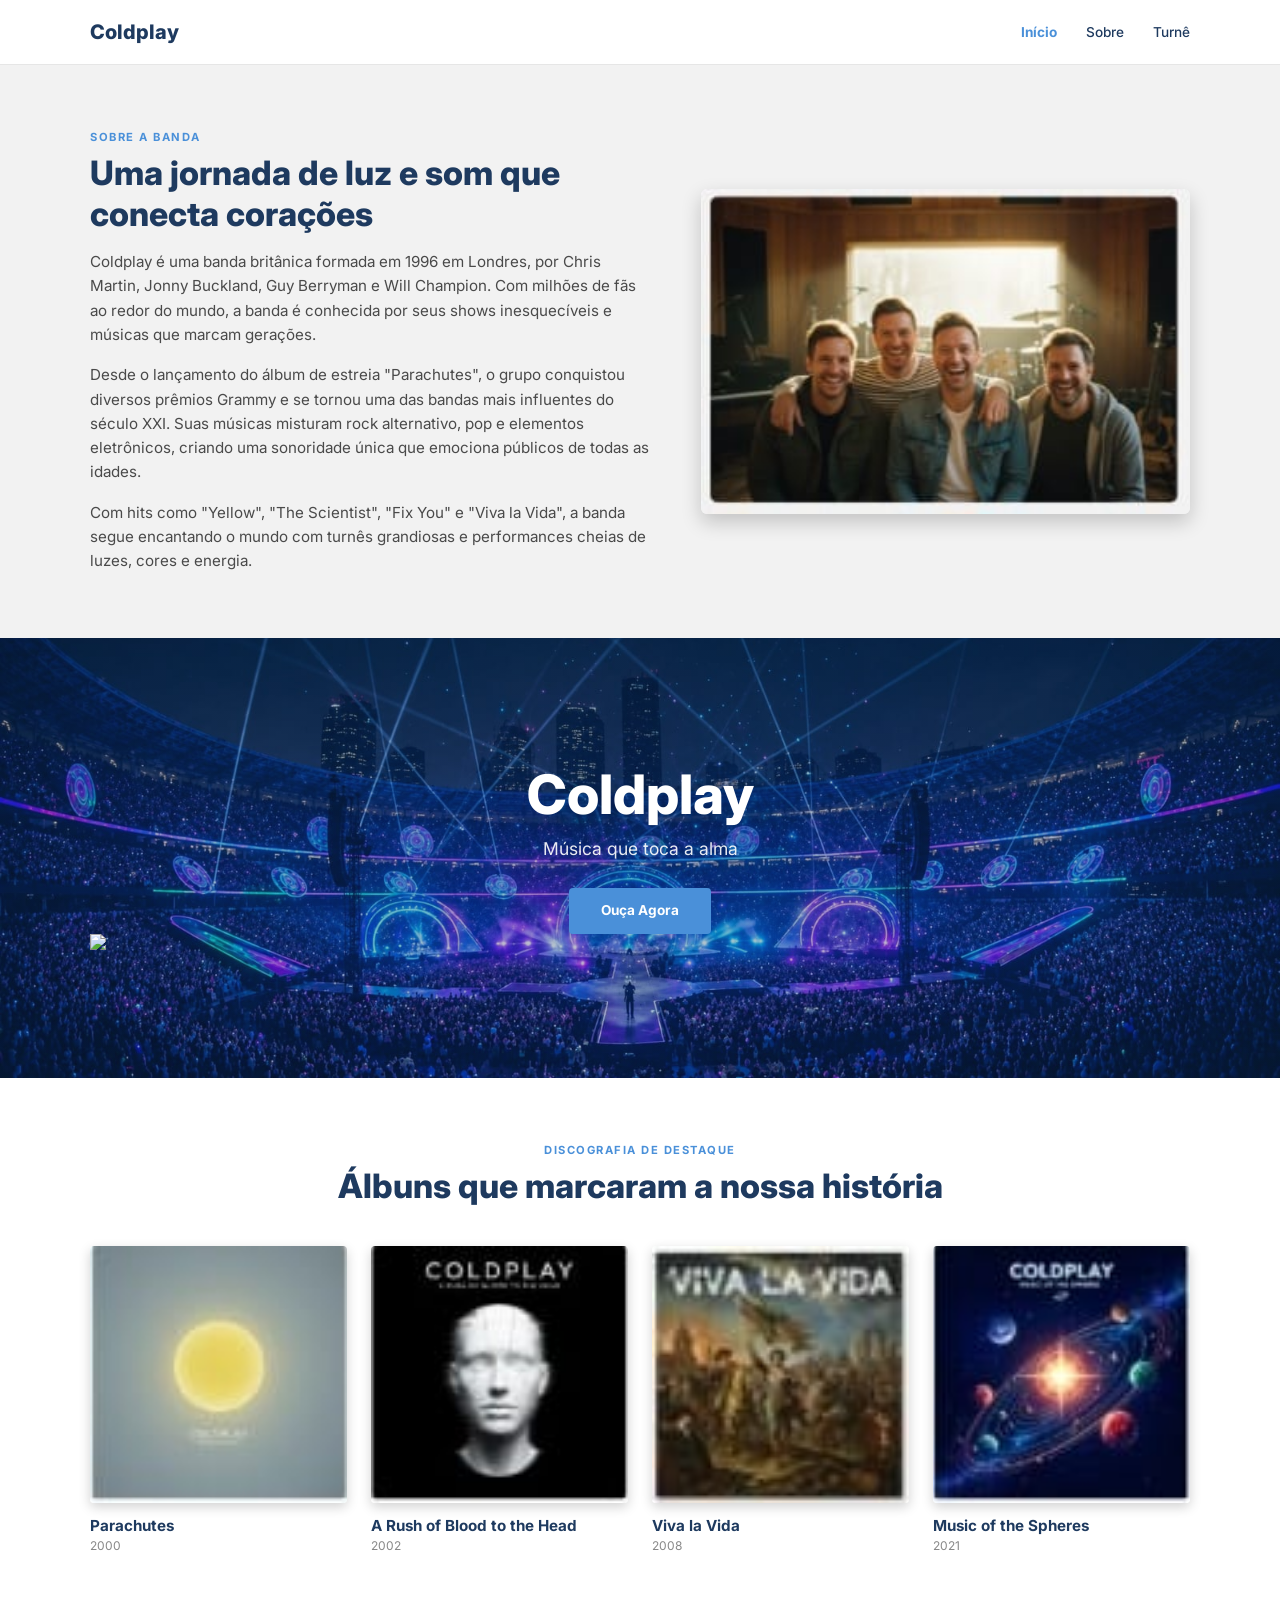
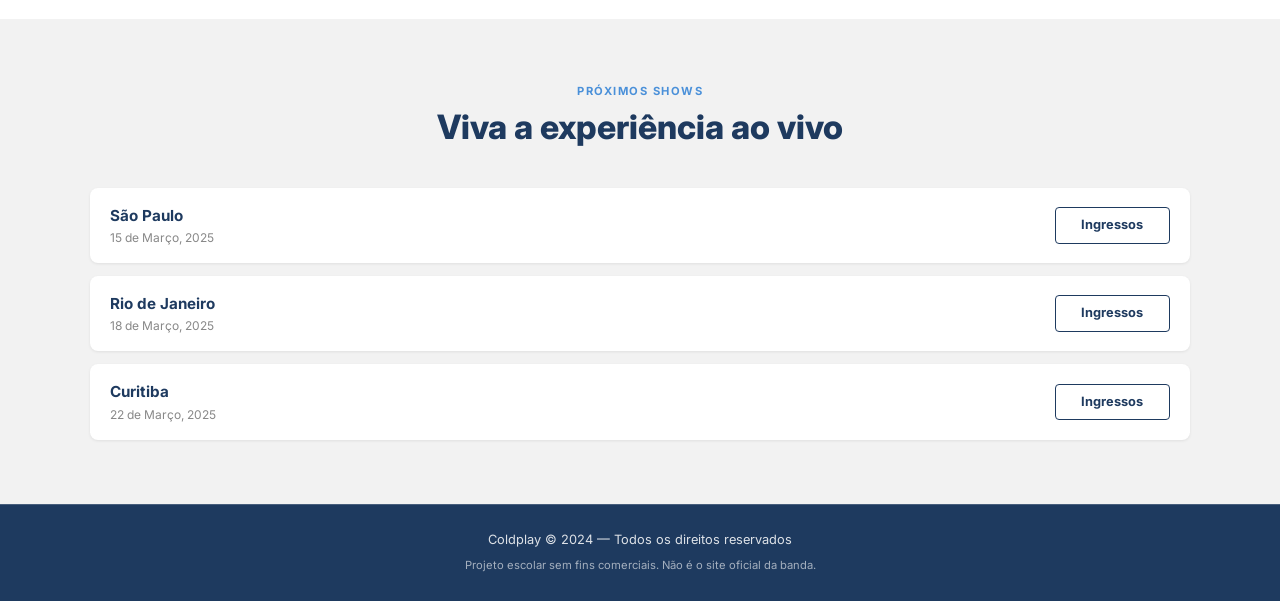
==== index.html @ 21a938eb "first commit" ====
<!DOCTYPE html>
<html lang="pt-BR">
<head>
  <meta charset="UTF-8">
  <meta name="description" content="Coldplay: música que toca a alma. Conheça a banda, os álbuns que marcaram a nossa história e os próximos shows.">
  <title>Coldplay | Início</title>
  <link rel="preconnect" href="https://fonts.googleapis.com">
  <link rel="preconnect" href="https://fonts.gstatic.com" crossorigin>
  <link href="https://fonts.googleapis.com/css2?family=Inter:wght@400;500;600;700;800&display=swap" rel="stylesheet">
  <link rel="stylesheet" href="style.css">
</head>
<body class="pagina-inicial">

  <header class="topo">
    <div class="container topo__conteudo">
      <a class="topo__logo" href="index.html">Coldplay</a>

      <!-- Menu hambúrguer do celular feito só com CSS (checkbox + label), sem JavaScript -->
      <input type="checkbox" id="menu-toggle" class="menu-toggle">
      <label for="menu-toggle" class="menu-botao" aria-label="Abrir ou fechar o menu"><span></span></label>

      <nav class="menu" aria-label="Menu principal">
        <ul>
          <li><a href="index.html" class="ativo" aria-current="page">Início</a></li>
          <li><a href="sobre.html">Sobre</a></li>
          <li><a href="turne.html">Turnê</a></li>
        </ul>
      </nav>
    </div>
  </header>

  <main>

    <section class="hero">
      <div class="container">
        <h1>Coldplay</h1>
        <p>Música que toca a alma</p>
        <a href="discografia.html" class="botao">Ouça Agora</a>
<img src="imgs/ec681d44-06ae-4f73-afcd-4f11bf9cd351.jpg;">
      </div>
    </section>

    <section class="secao secao--cinza secao-sobre">
      <div class="container sobre-grid">
        <div class="sobre-grid__texto">
          <span class="eyebrow">Sobre a banda</span>
          <h2 class="titulo">Uma jornada de luz e som que conecta corações</h2>
          <p>Coldplay é uma banda britânica formada em 1996<span class="so-desktop"> em Londres, por Chris Martin, Jonny Buckland, Guy Berryman e Will Champion</span>. Com milhões de fãs ao redor do mundo, a banda é conhecida por seus shows inesquecíveis e músicas que marcam gerações.</p>
          <p class="so-desktop">Desde o lançamento do álbum de estreia "Parachutes", o grupo conquistou diversos prêmios Grammy e se tornou uma das bandas mais influentes do século XXI. Suas músicas misturam rock alternativo, pop e elementos eletrônicos, criando uma sonoridade única que emociona públicos de todas as idades.</p>
          <p class="so-desktop">Com hits como "Yellow", "The Scientist", "Fix You" e "Viva la Vida", a banda segue encantando o mundo com turnês grandiosas e performances cheias de luzes, cores e energia.</p>
        </div>

        <img src="imgs/5a8ad348-b46d-4fba-a4f0-15884410c771.jpg" >
      </div>
    </section>

    <section class="secao secao--branca secao-albuns">
      <div class="container">
        <div class="secao__cabecalho">
          <span class="eyebrow">Discografia de destaque</span>
          <h2 class="titulo">Álbuns que marcaram a nossa história</h2>
        </div>

        <div class="grade-albuns">
          <article class="album">
            <img src="imgs/9a1a1feb-145f-4933-95c0-ba99ac436898.jpg" >
            <div class="album__texto">
              <h3>Parachutes</h3>
              <p class="album__ano">2000</p>
            </div>
          </article>

          <article class="album">
            <img src= "imgs/7dfcbf73-8942-46ba-9549-6122610283df.jpg">
            <div class="album__texto">
              <h3>A Rush of Blood to the Head</h3>
              <p class="album__ano">2002</p>
            </div>
          </article>

          <article class="album">
            <img src="imgs/WhatsApp Image 2026-10-18 at 11.33.32.jpeg">
            <div class="album__texto">
              <h3>Viva la Vida</h3>
              <p class="album__ano">2008</p>
            </div>
          </article>

          <article class="album">
            <img src="imgs/444882d0-f1bd-46ab-bb0e-bdbc10991ab7.jpg">
            <div class="album__texto">
              <h3>Music of the Spheres</h3>
              <p class="album__ano">2021</p>
            </div>
          </article>
        </div>
      </div>
    </section>

    <section class="secao secao--cinza secao-shows">
      <div class="container">
        <div class="secao__cabecalho">
          <span class="eyebrow">Próximos shows</span>
          <h2 class="titulo">Viva a experiência ao vivo</h2>
        </div>

        <div class="lista-shows">
          <article class="show">
            <div>
              <h3>São Paulo</h3>
              <p><time datetime="2025-03-15">15 de Março, 2025</time></p>
            </div>
            <a href="https://www.coldplay.com/" class="botao botao--contorno" target="_blank" rel="noopener" aria-label="Ingressos para o show em São Paulo">Ingressos</a>
          </article>

          <article class="show">
            <div>
              <h3>Rio de Janeiro</h3>
              <p><time datetime="2025-03-18">18 de Março, 2025</time></p>
            </div>
            <a href="https://www.coldplay.com/" class="botao botao--contorno" target="_blank" rel="noopener" aria-label="Ingressos para o show no Rio de Janeiro">Ingressos</a>
          </article>

          <article class="show">
            <div>
              <h3>Curitiba</h3>
              <p><time datetime="2025-03-22">22 de Março, 2025</time></p>
            </div>
            <a href="https://www.coldplay.com/" class="botao botao--contorno" target="_blank" rel="noopener" aria-label="Ingressos para o show em Curitiba">Ingressos</a>
          </article>
        </div>
      </div>
    </section>

  </main>

  <footer class="rodape">
    <div class="container">
      <p>Coldplay &copy; 2024 &mdash; Todos os direitos reservados</p>
      <small>Projeto escolar sem fins comerciais. Não é o site oficial da banda.</small>
    </div>
  </footer>

</body>
</html>
---- style.css ----
:root {
  --branco: #ffffff;
  --azul-claro: #4a90d9;
  --azul-escuro: #1e3a5f;
  --cinza: #888888;
  --preto: #000000;
  --branco-2: #f2f2f2;

  --texto: #4a4a4a;

  --fonte: "Inter", Arial, Helvetica, sans-serif;
}

* {
  box-sizing: border-box;
  margin: 0;
  padding: 0;
}

html {
  scroll-behavior: smooth;
}

body {
  font-family: var(--fonte);
  line-height: 1.6;
  color: var(--texto);
  background-color: var(--branco);
}

img {
  display: block;
  max-width: 100%;
  height: auto;
}

ul {
  list-style: none;
}

a:focus-visible,
input:focus-visible,
select:focus-visible,
textarea:focus-visible,
.menu-toggle:focus-visible + .menu-botao {
  outline: 3px solid var(--azul-claro);
  outline-offset: 2px;
}

.container {
  width: min(1100px, 92%);
  margin-inline: auto;
}

.secao {
  padding: 4rem 0;
}

.secao--cinza {
  background-color: var(--branco-2);
}

.secao--branca {
  background-color: var(--branco);
}

.secao--azul {
  background-color: var(--azul-escuro);
  color: var(--branco);
}

.eyebrow {
  display: block;
  margin-bottom: 0.4rem;
  font-size: 0.7rem;
  font-weight: 700;
  letter-spacing: 1.5px;
  text-transform: uppercase;
  color: var(--azul-claro);
}

.titulo {
  font-size: clamp(1.6rem, 3.2vw, 2.1rem);
  font-weight: 800;
  line-height: 1.2;
  color: var(--azul-escuro);
}

.secao--azul .titulo {
  color: var(--branco);
}

.secao__cabecalho {
  margin-bottom: 2.5rem;
  text-align: center;
}

.botao {
  display: inline-block;
  padding: 0.75rem 2rem;
  border: none;
  border-radius: 4px;
  font-family: inherit;
  font-size: 0.85rem;
  font-weight: 700;
  text-decoration: none;
  color: var(--branco);
  background-color: var(--azul-claro);
  cursor: pointer;
  transition: filter 0.2s ease, transform 0.2s ease;
}

.botao:hover {
  filter: brightness(0.92);
  transform: translateY(-2px);
}

.botao--contorno {
  padding: 0.45rem 1.6rem;
  border: 1px solid var(--azul-escuro);
  font-size: 0.8rem;
  color: var(--azul-escuro);
  background-color: transparent;
}

.botao--contorno:hover {
  color: var(--branco);
  background-color: var(--azul-escuro);
  filter: none;
}

.centralizado {
  display: flex;
  justify-content: center;
  margin-top: 2.5rem;
}


.topo {
  background-color: var(--branco);
  border-bottom: 1px solid #e6e6e6;
}

.topo__conteudo {
  display: flex;
  justify-content: space-between;
  align-items: center;
  flex-wrap: wrap;
  padding: 1rem 0;
}

.topo__logo {
  font-size: 1.25rem;
  font-weight: 800;
  text-decoration: none;
  color: var(--azul-escuro);
}

.menu ul {
  display: flex;
  gap: 1.8rem;
}

.menu a {
  font-size: 0.85rem;
  font-weight: 500;
  text-decoration: none;
  color: var(--azul-escuro);
  transition: color 0.2s ease;
}

.menu a:hover,
.menu a.ativo {
  color: var(--azul-claro);
}

.menu a.ativo {
  font-weight: 700;
}

.menu-toggle {
  position: absolute;
  opacity: 0;
  pointer-events: none;
}

.menu-botao {
  display: none;
}

.hero {
  display: flex;
  align-items: center;
  justify-content: center;
  min-height: 440px;
  text-align: center;
  color: var(--branco);

  background-image:
    linear-gradient(
      rgba(13, 38, 71, 0.356),
      rgba(17, 52, 99, 0.267)
    ),
    url("../imgs/ec681d44-06ae-4f73-afcd-4f11bf9cd351.jpg");

  background-size: cover;
  background-position: center;
  background-repeat: no-repeat;
}

.hero h1 {
  margin-bottom: 0.6rem;
  font-size: clamp(2.4rem, 6vw, 3.4rem);
  font-weight: 800;
  line-height: 1.1;
}

.hero p {
  margin-bottom: 1.6rem;
  font-size: 1.1rem;
  opacity: 0.9;
}

.hero--pagina {
  min-height: 280px;
}


.pagina-inicial main {
  display: flex;
  flex-direction: column;
}

.pagina-inicial .secao-sobre {
  order: 1;
}

.pagina-inicial .hero {
  order: 2;
}

.pagina-inicial .secao-albuns {
  order: 3;
}

.pagina-inicial .secao-shows {
  order: 4;
}


/* ---------- 5. Seção Sobre (Grid) ---------- */

/* Grid de 2 colunas: texto de um lado e imagem do outro */
.sobre-grid {
  display: grid;
  grid-template-columns: 1.15fr 1fr;
  align-items: center;
  gap: 3rem;
}

.sobre-grid__texto p {
  margin-top: 1rem;
  font-size: 0.95rem;
}

.sobre-grid img,
.historia-bloco img {
  width: 100%;
  border-radius: 6px;
  box-shadow: 0 8px 20px rgba(0, 0, 0, 0.2);
}

.grade-albuns {
  display: grid;
  grid-template-columns: repeat(auto-fit, minmax(220px, 1fr));
  gap: 1.5rem;
}

.album {
  display: flex;
  flex-direction: column;
  gap: 0.8rem;
}

.album img {
  width: 100%;
  aspect-ratio: 1 / 1;
  object-fit: cover;
  border-radius: 4px;
  box-shadow: 0 4px 12px rgba(0, 0, 0, 0.18);
  transition: transform 0.2s ease;
}

.album:hover img {
  transform: translateY(-4px);
}

.album__texto h3 {
  font-size: 0.95rem;
  font-weight: 700;
  line-height: 1.3;
  color: var(--azul-escuro);
}

.album__ano {
  font-size: 0.75rem;
  color: var(--cinza);
}

.album__desc {
  margin-top: 0.4rem;
  font-size: 0.85rem;
}


.lista-shows {
  display: flex;
  flex-direction: column;
  gap: 0.8rem;
}

.show {
  display: flex;
  justify-content: space-between;
  align-items: center;
  gap: 1rem;
  padding: 1rem 1.25rem;
  border-radius: 8px;
  background-color: var(--branco);
  box-shadow: 0 1px 3px rgba(0, 0, 0, 0.08);
}

.show h3 {
  font-size: 0.95rem;
  font-weight: 700;
  color: var(--azul-escuro);
}

.show p {
  font-size: 0.75rem;
  color: var(--cinza);
}

.aviso {
  margin-top: 1.2rem;
  font-size: 0.75rem;
  text-align: center;
  color: var(--cinza);
}

.historia-bloco {
  display: grid;
  grid-template-columns: 1fr 1fr;
  align-items: center;
  gap: 3rem;
  margin-bottom: 3.5rem;
}

.historia-bloco:last-child {
  margin-bottom: 0;
}

.historia-bloco--invertido img {
  order: 2;
}

.historia-bloco__ano {
  display: block;
  margin-bottom: 0.3rem;
  font-size: 2.4rem;
  font-weight: 800;
  line-height: 1;
  color: var(--azul-claro);
}

.historia-bloco h2 {
  margin-bottom: 0.8rem;
  font-size: 1.5rem;
  font-weight: 800;
  color: var(--azul-escuro);
}

.grade-cartoes {
  display: grid;
  grid-template-columns: repeat(auto-fit, minmax(220px, 1fr));
  gap: 1.5rem;
}

.cartao {
  padding: 1.5rem;
  border-radius: 8px;
  background-color: var(--branco);
  box-shadow: 0 1px 3px rgba(0, 0, 0, 0.08);
}

.secao--branca .cartao {
  background-color: var(--branco-2);
  box-shadow: none;
}

.cartao h3 {
  margin-bottom: 0.4rem;
  font-size: 1.05rem;
  font-weight: 700;
  color: var(--azul-escuro);
}

.cartao__funcao {
  font-size: 0.85rem;
  color: var(--cinza);
}

.cartao p {
  font-size: 0.9rem;
}

.chamada {
  display: flex;
  flex-direction: column;
  align-items: center;
  gap: 1rem;
  text-align: center;
}

.chamada p {
  max-width: 50ch;
  opacity: 0.9;
}

.contato-grid {
  display: grid;
  grid-template-columns: 1fr 1.4fr;
  align-items: start;
  gap: 3rem;
}

.contato-info p {
  margin-top: 1rem;
  font-size: 0.95rem;
}

.contato-info a {
  font-weight: 600;
  color: var(--azul-escuro);
}

.formulario {
  padding: 2rem;
  border-radius: 8px;
  background-color: var(--branco);
  box-shadow: 0 4px 14px rgba(0, 0, 0, 0.1);
}

.formulario__campos {
  display: grid;
  grid-template-columns: 1fr 1fr;
  gap: 1rem;
  margin-bottom: 1.5rem;
}

.campo {
  display: flex;
  flex-direction: column;
  gap: 0.3rem;
}

.campo--larga {
  grid-column: 1 / -1;
}

.campo label {
  font-size: 0.8rem;
  font-weight: 600;
  color: var(--azul-escuro);
}

.campo input,
.campo select,
.campo textarea {
  padding: 0.7rem;
  border: 1px solid #cfcfcf;
  border-radius: 4px;
  font-family: inherit;
  font-size: 0.95rem;
  background-color: var(--branco);
}


/* ---------- 9. Rodapé ---------- */
.rodape {
  padding: 1.6rem 0;
  border-top: 1px solid rgba(255, 255, 255, 0.18);
  font-size: 0.8rem;
  text-align: center;
  color: rgba(255, 255, 255, 0.85);
  background-color: var(--azul-escuro);
}

.rodape small {
  display: block;
  margin-top: 0.4rem;
  font-size: 0.7rem;
  opacity: 0.7;
}
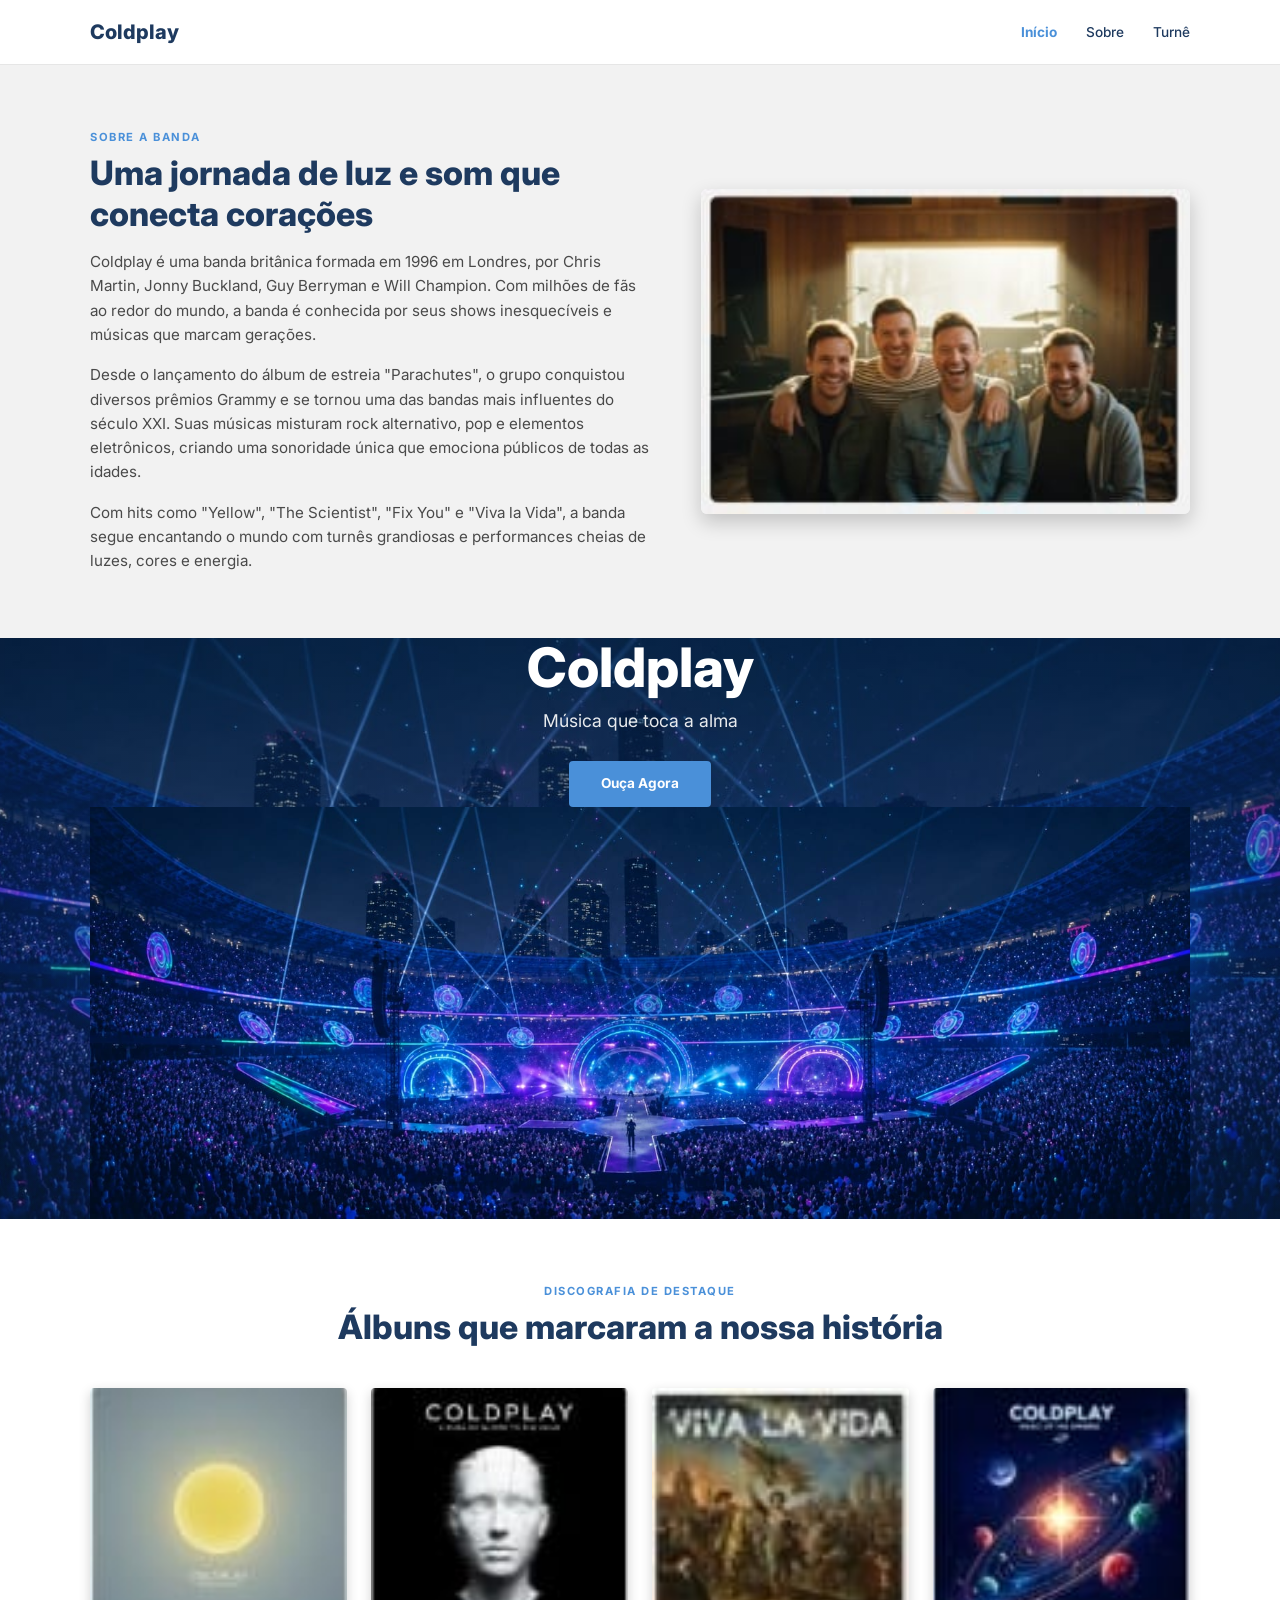
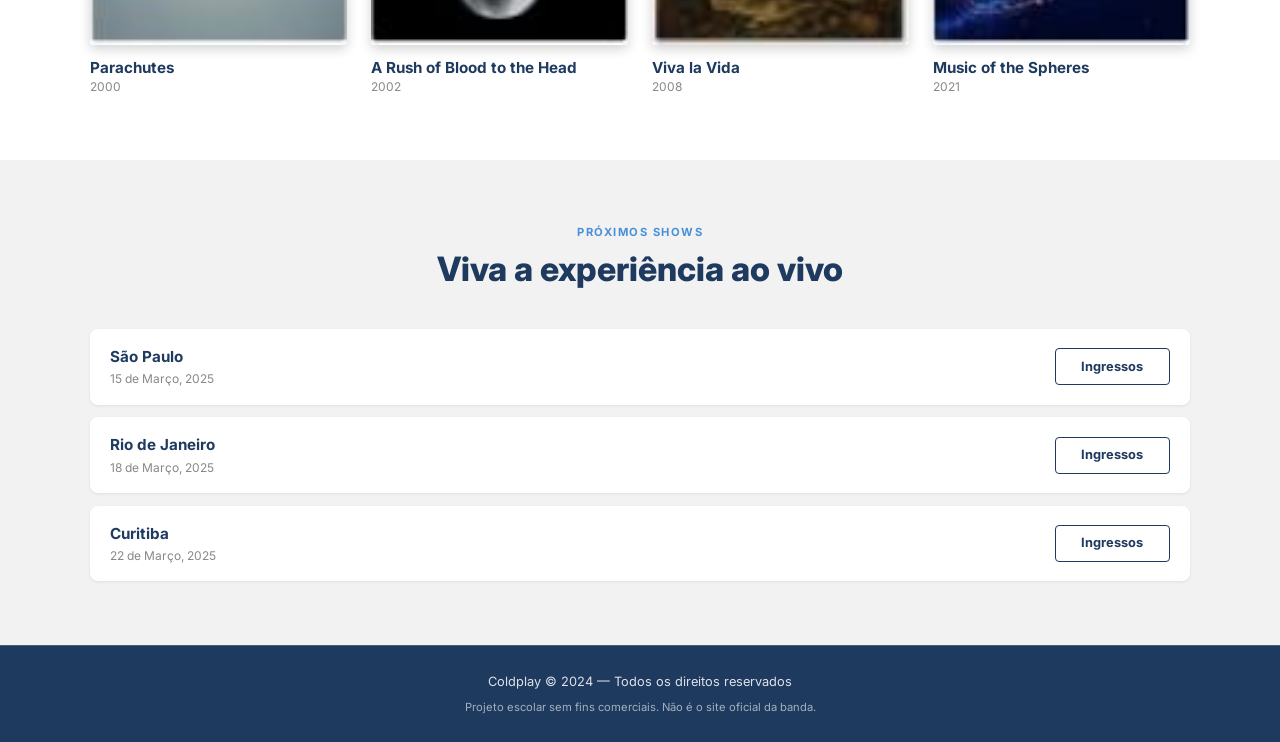
==== commit ba5dace4: "first commit" ====
--- a/index.html
+++ b/index.html
@@ -36,7 +36,7 @@
         <h1>Coldplay</h1>
         <p>Música que toca a alma</p>
         <a href="discografia.html" class="botao">Ouça Agora</a>
-<img src="imgs/ec681d44-06ae-4f73-afcd-4f11bf9cd351.jpg;">
+<img src="imgs/ec681d44-06ae-4f73-afcd-4f11bf9cd351.jpg">
       </div>
     </section>
 
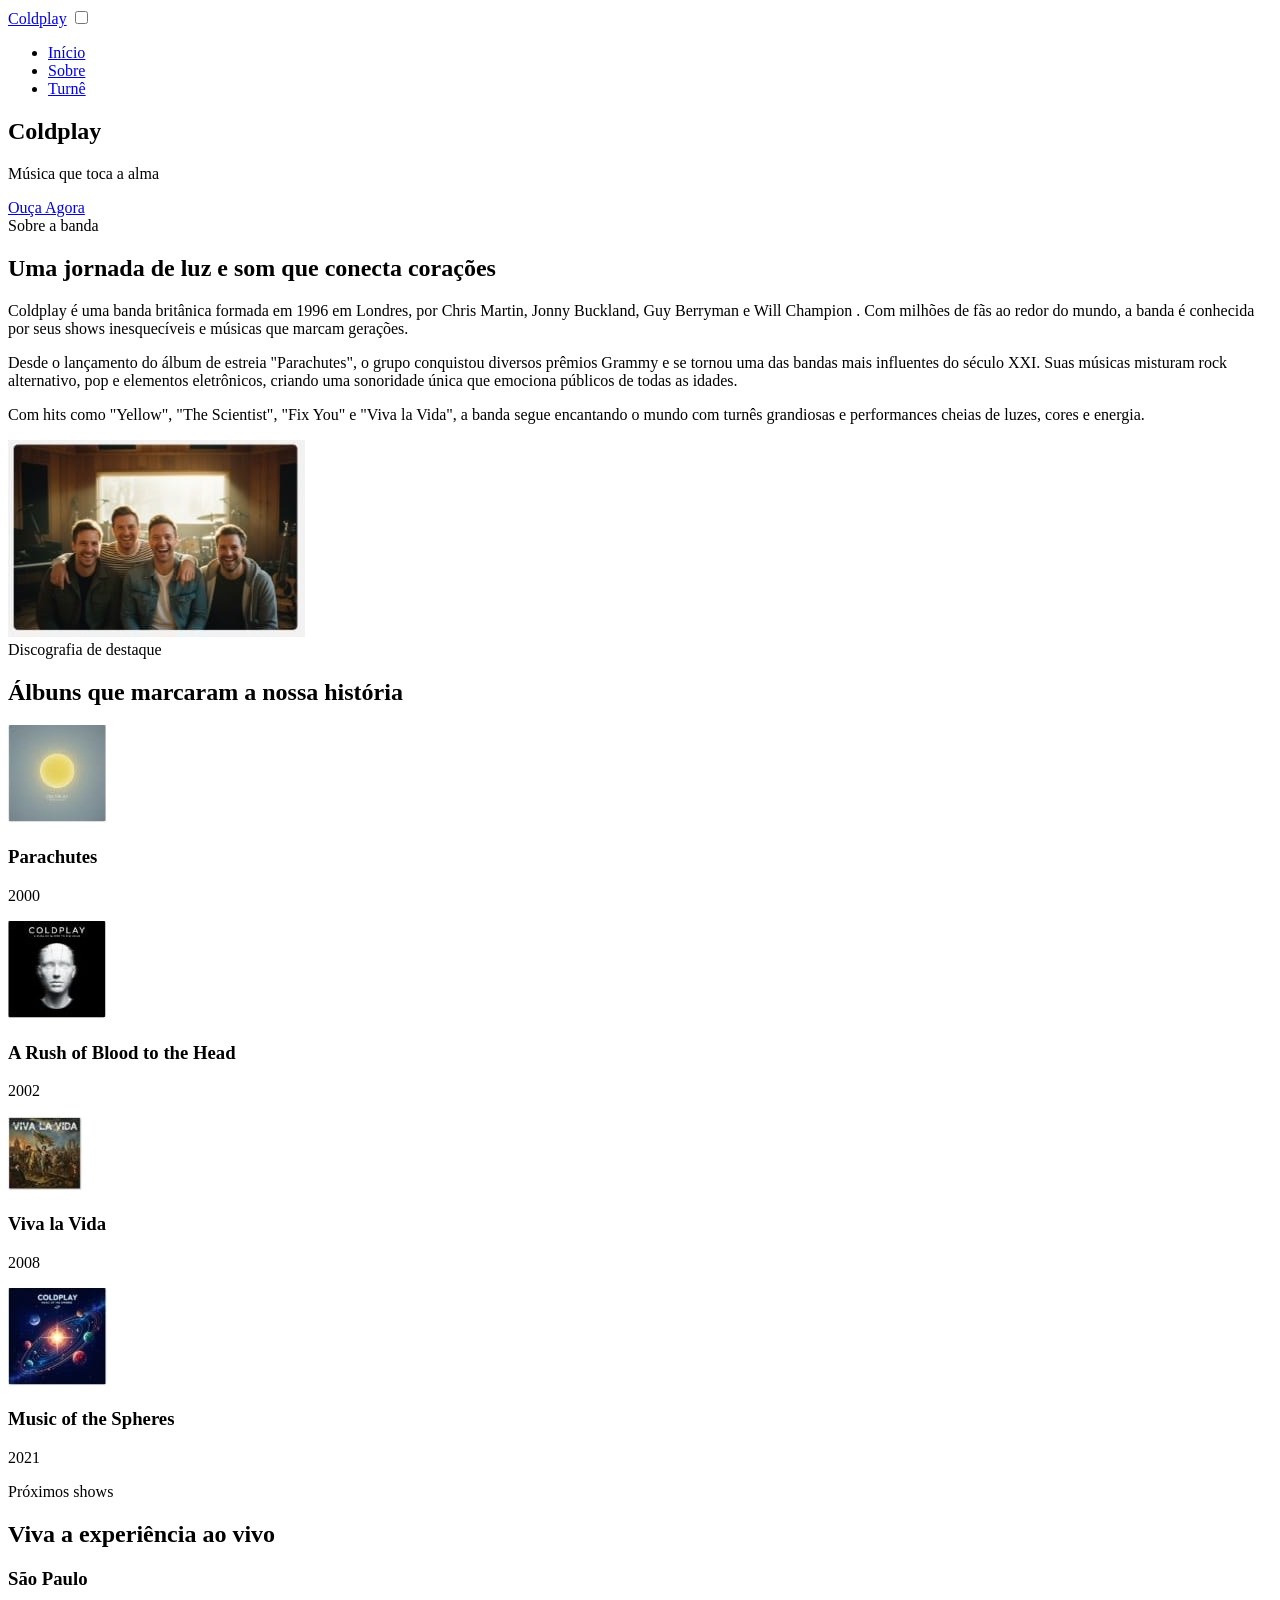
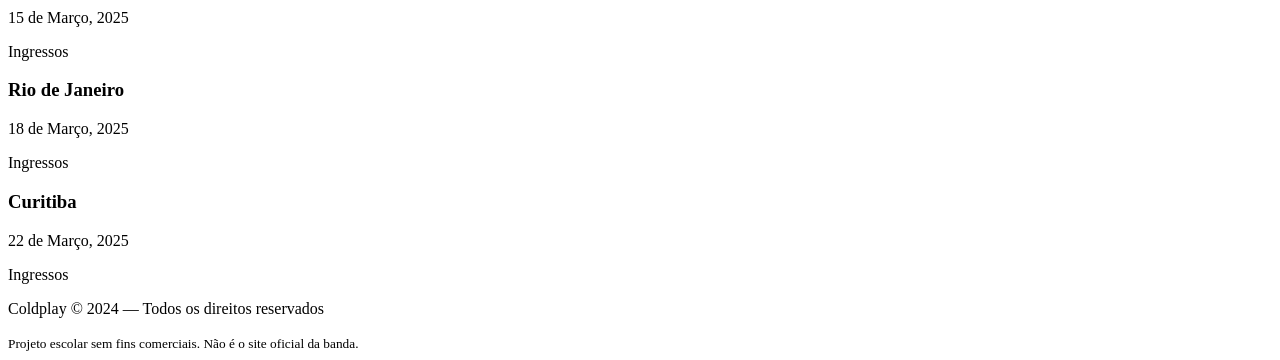
==== commit 212a942b: "Refactor HTML structure and improve formatting" ====
--- a/index.html
+++ b/index.html
@@ -2,68 +2,151 @@
 <html lang="pt-BR">
 <head>
   <meta charset="UTF-8">
+  <meta name="viewport" content="width=device-width, initial-scale=1.0">
+
   <meta name="description" content="Coldplay: música que toca a alma. Conheça a banda, os álbuns que marcaram a nossa história e os próximos shows.">
+
   <title>Coldplay | Início</title>
+
   <link rel="preconnect" href="https://fonts.googleapis.com">
   <link rel="preconnect" href="https://fonts.gstatic.com" crossorigin>
-  <link href="https://fonts.googleapis.com/css2?family=Inter:wght@400;500;600;700;800&display=swap" rel="stylesheet">
-  <link rel="stylesheet" href="style.css">
+
+  <link
+    href="https://fonts.googleapis.com/css2?family=Inter:wght@400;500;600;700;800&display=swap"
+    rel="stylesheet"
+  >
+
+  <link rel="stylesheet" href="css/style.css">
 </head>
+
 <body class="pagina-inicial">
 
   <header class="topo">
     <div class="container topo__conteudo">
+
       <a class="topo__logo" href="index.html">Coldplay</a>
 
-      <!-- Menu hambúrguer do celular feito só com CSS (checkbox + label), sem JavaScript -->
-      <input type="checkbox" id="menu-toggle" class="menu-toggle">
-      <label for="menu-toggle" class="menu-botao" aria-label="Abrir ou fechar o menu"><span></span></label>
+      <input
+        type="checkbox"
+        id="menu-toggle"
+        class="menu-toggle"
+      >
+
+      <label
+        for="menu-toggle"
+        class="menu-botao"
+        aria-label="Abrir ou fechar o menu"
+      >
+        <span></span>
+      </label>
 
       <nav class="menu" aria-label="Menu principal">
         <ul>
-          <li><a href="index.html" class="ativo" aria-current="page">Início</a></li>
-          <li><a href="sobre.html">Sobre</a></li>
-          <li><a href="turne.html">Turnê</a></li>
+          <li>
+            <a href="index.html" class="ativo" aria-current="page">
+              Início
+            </a>
+          </li>
+
+          <li>
+            <a href="sobre.html">Sobre</a>
+          </li>
+
+          <li>
+            <a href="turne.html">Turnê</a>
+          </li>
         </ul>
       </nav>
+
     </div>
   </header>
 
   <main>
 
+    <!-- Banner principal -->
     <section class="hero">
       <div class="container">
+
         <h1>Coldplay</h1>
+
         <p>Música que toca a alma</p>
-        <a href="discografia.html" class="botao">Ouça Agora</a>
-<img src="imgs/ec681d44-06ae-4f73-afcd-4f11bf9cd351.jpg">
-      </div>
-    </section>
-
+
+        <a href="discografia.html" class="botao">
+          Ouça Agora
+        </a>
+
+      </div>
+    </section>
+
+    <!-- Sobre a banda -->
     <section class="secao secao--cinza secao-sobre">
       <div class="container sobre-grid">
+
         <div class="sobre-grid__texto">
+
           <span class="eyebrow">Sobre a banda</span>
-          <h2 class="titulo">Uma jornada de luz e som que conecta corações</h2>
-          <p>Coldplay é uma banda britânica formada em 1996<span class="so-desktop"> em Londres, por Chris Martin, Jonny Buckland, Guy Berryman e Will Champion</span>. Com milhões de fãs ao redor do mundo, a banda é conhecida por seus shows inesquecíveis e músicas que marcam gerações.</p>
-          <p class="so-desktop">Desde o lançamento do álbum de estreia "Parachutes", o grupo conquistou diversos prêmios Grammy e se tornou uma das bandas mais influentes do século XXI. Suas músicas misturam rock alternativo, pop e elementos eletrônicos, criando uma sonoridade única que emociona públicos de todas as idades.</p>
-          <p class="so-desktop">Com hits como "Yellow", "The Scientist", "Fix You" e "Viva la Vida", a banda segue encantando o mundo com turnês grandiosas e performances cheias de luzes, cores e energia.</p>
-        </div>
-
-        <img src="imgs/5a8ad348-b46d-4fba-a4f0-15884410c771.jpg" >
-      </div>
-    </section>
-
+
+          <h2 class="titulo">
+            Uma jornada de luz e som que conecta corações
+          </h2>
+
+          <p>
+            Coldplay é uma banda britânica formada em 1996
+            <span class="so-desktop">
+              em Londres, por Chris Martin, Jonny Buckland,
+              Guy Berryman e Will Champion
+            </span>.
+            Com milhões de fãs ao redor do mundo, a banda é
+            conhecida por seus shows inesquecíveis e músicas
+            que marcam gerações.
+          </p>
+
+          <p class="so-desktop">
+            Desde o lançamento do álbum de estreia "Parachutes",
+            o grupo conquistou diversos prêmios Grammy e se
+            tornou uma das bandas mais influentes do século XXI.
+            Suas músicas misturam rock alternativo, pop e
+            elementos eletrônicos, criando uma sonoridade única
+            que emociona públicos de todas as idades.
+          </p>
+
+          <p class="so-desktop">
+            Com hits como "Yellow", "The Scientist", "Fix You"
+            e "Viva la Vida", a banda segue encantando o mundo
+            com turnês grandiosas e performances cheias de
+            luzes, cores e energia.
+          </p>
+
+        </div>
+
+        <img
+          src="imgs/5a8ad348-b46d-4fba-a4f0-15884410c771.jpg"
+          alt="Imagem relacionada à banda Coldplay"
+        >
+
+      </div>
+    </section>
+
+    <!-- Discografia -->
     <section class="secao secao--branca secao-albuns">
       <div class="container">
+
         <div class="secao__cabecalho">
           <span class="eyebrow">Discografia de destaque</span>
-          <h2 class="titulo">Álbuns que marcaram a nossa história</h2>
+
+          <h2 class="titulo">
+            Álbuns que marcaram a nossa história
+          </h2>
         </div>
 
         <div class="grade-albuns">
-          <article class="album">
-            <img src="imgs/9a1a1feb-145f-4933-95c0-ba99ac436898.jpg" >
+
+          <article class="album">
+            <img
+              src="imgs/9a1a1feb-145f-4933-95c0-ba99ac436898.jpg"
+              alt="Capa do álbum Parachutes"
+            >
+
             <div class="album__texto">
               <h3>Parachutes</h3>
               <p class="album__ano">2000</p>
@@ -71,7 +154,11 @@
           </article>
 
           <article class="album">
-            <img src= "imgs/7dfcbf73-8942-46ba-9549-6122610283df.jpg">
+            <img
+              src="imgs/7dfcbf73-8942-46ba-9549-6122610283df.jpg"
+              alt="Capa do álbum A Rush of Blood to the Head"
+            >
+
             <div class="album__texto">
               <h3>A Rush of Blood to the Head</h3>
               <p class="album__ano">2002</p>
@@ -79,7 +166,11 @@
           </article>
 
           <article class="album">
-            <img src="imgs/WhatsApp Image 2026-10-18 at 11.33.32.jpeg">
+            <img
+              src="imgs/WhatsApp Image 2026-10-18 at 11.33.32.jpeg"
+              alt="Capa do álbum Viva la Vida"
+            >
+
             <div class="album__texto">
               <h3>Viva la Vida</h3>
               <p class="album__ano">2008</p>
@@ -87,57 +178,114 @@
           </article>
 
           <article class="album">
-            <img src="imgs/444882d0-f1bd-46ab-bb0e-bdbc10991ab7.jpg">
+            <img
+              src="imgs/444882d0-f1bd-46ab-bb0e-bdbc10991ab7.jpg"
+              alt="Capa do álbum Music of the Spheres"
+            >
+
             <div class="album__texto">
               <h3>Music of the Spheres</h3>
               <p class="album__ano">2021</p>
             </div>
           </article>
-        </div>
-      </div>
-    </section>
-
+
+        </div>
+      </div>
+    </section>
+
+    <!-- Próximos shows -->
     <section class="secao secao--cinza secao-shows">
       <div class="container">
+
         <div class="secao__cabecalho">
           <span class="eyebrow">Próximos shows</span>
-          <h2 class="titulo">Viva a experiência ao vivo</h2>
+
+          <h2 class="titulo">
+            Viva a experiência ao vivo
+          </h2>
         </div>
 
         <div class="lista-shows">
+
           <article class="show">
             <div>
               <h3>São Paulo</h3>
-              <p><time datetime="2025-03-15">15 de Março, 2025</time></p>
-            </div>
-            <a href="https://www.coldplay.com/" class="botao botao--contorno" target="_blank" rel="noopener" aria-label="Ingressos para o show em São Paulo">Ingressos</a>
+              <p>
+                <time datetime="2025-03-15">
+                  15 de Março, 2025
+                </time>
+              </p>
+            </div>
+
+            <a
+              class="botao botao--contorno"
+              target="_blank"
+              rel="noopener"
+              aria-label="Ingressos para o show em São Paulo"
+            >
+              Ingressos
+            </a>
           </article>
 
           <article class="show">
             <div>
               <h3>Rio de Janeiro</h3>
-              <p><time datetime="2025-03-18">18 de Março, 2025</time></p>
-            </div>
-            <a href="https://www.coldplay.com/" class="botao botao--contorno" target="_blank" rel="noopener" aria-label="Ingressos para o show no Rio de Janeiro">Ingressos</a>
+              <p>
+                <time datetime="2025-03-18">
+                  18 de Março, 2025
+                </time>
+              </p>
+            </div>
+
+            <a
+              class="botao botao--contorno"
+              target="_blank"
+              rel="noopener"
+              aria-label="Ingressos para o show no Rio de Janeiro"
+            >
+              Ingressos
+            </a>
           </article>
 
           <article class="show">
             <div>
               <h3>Curitiba</h3>
-              <p><time datetime="2025-03-22">22 de Março, 2025</time></p>
-            </div>
-            <a href="https://www.coldplay.com/" class="botao botao--contorno" target="_blank" rel="noopener" aria-label="Ingressos para o show em Curitiba">Ingressos</a>
-          </article>
+              <p>
+                <time datetime="2025-03-22">
+                  22 de Março, 2025
+                </time>
+              </p>
+            </div>
+
+            <a
+              class="botao botao--contorno"
+              target="_blank"
+              rel="noopener"
+              aria-label="Ingressos para o show em Curitiba"
+            >
+              Ingressos
+            </a>
+          </article>
+
         </div>
       </div>
     </section>
 
   </main>
 
+  <!-- Rodapé -->
   <footer class="rodape">
     <div class="container">
-      <p>Coldplay &copy; 2024 &mdash; Todos os direitos reservados</p>
-      <small>Projeto escolar sem fins comerciais. Não é o site oficial da banda.</small>
+
+      <p>
+        Coldplay &copy; 2024 &mdash; Todos os direitos reservados
+      </p>
+
+      <small>
+        Projeto escolar sem fins comerciais.
+        Não é o site oficial da banda.
+      </small>
+
     </div>
   </footer>
 
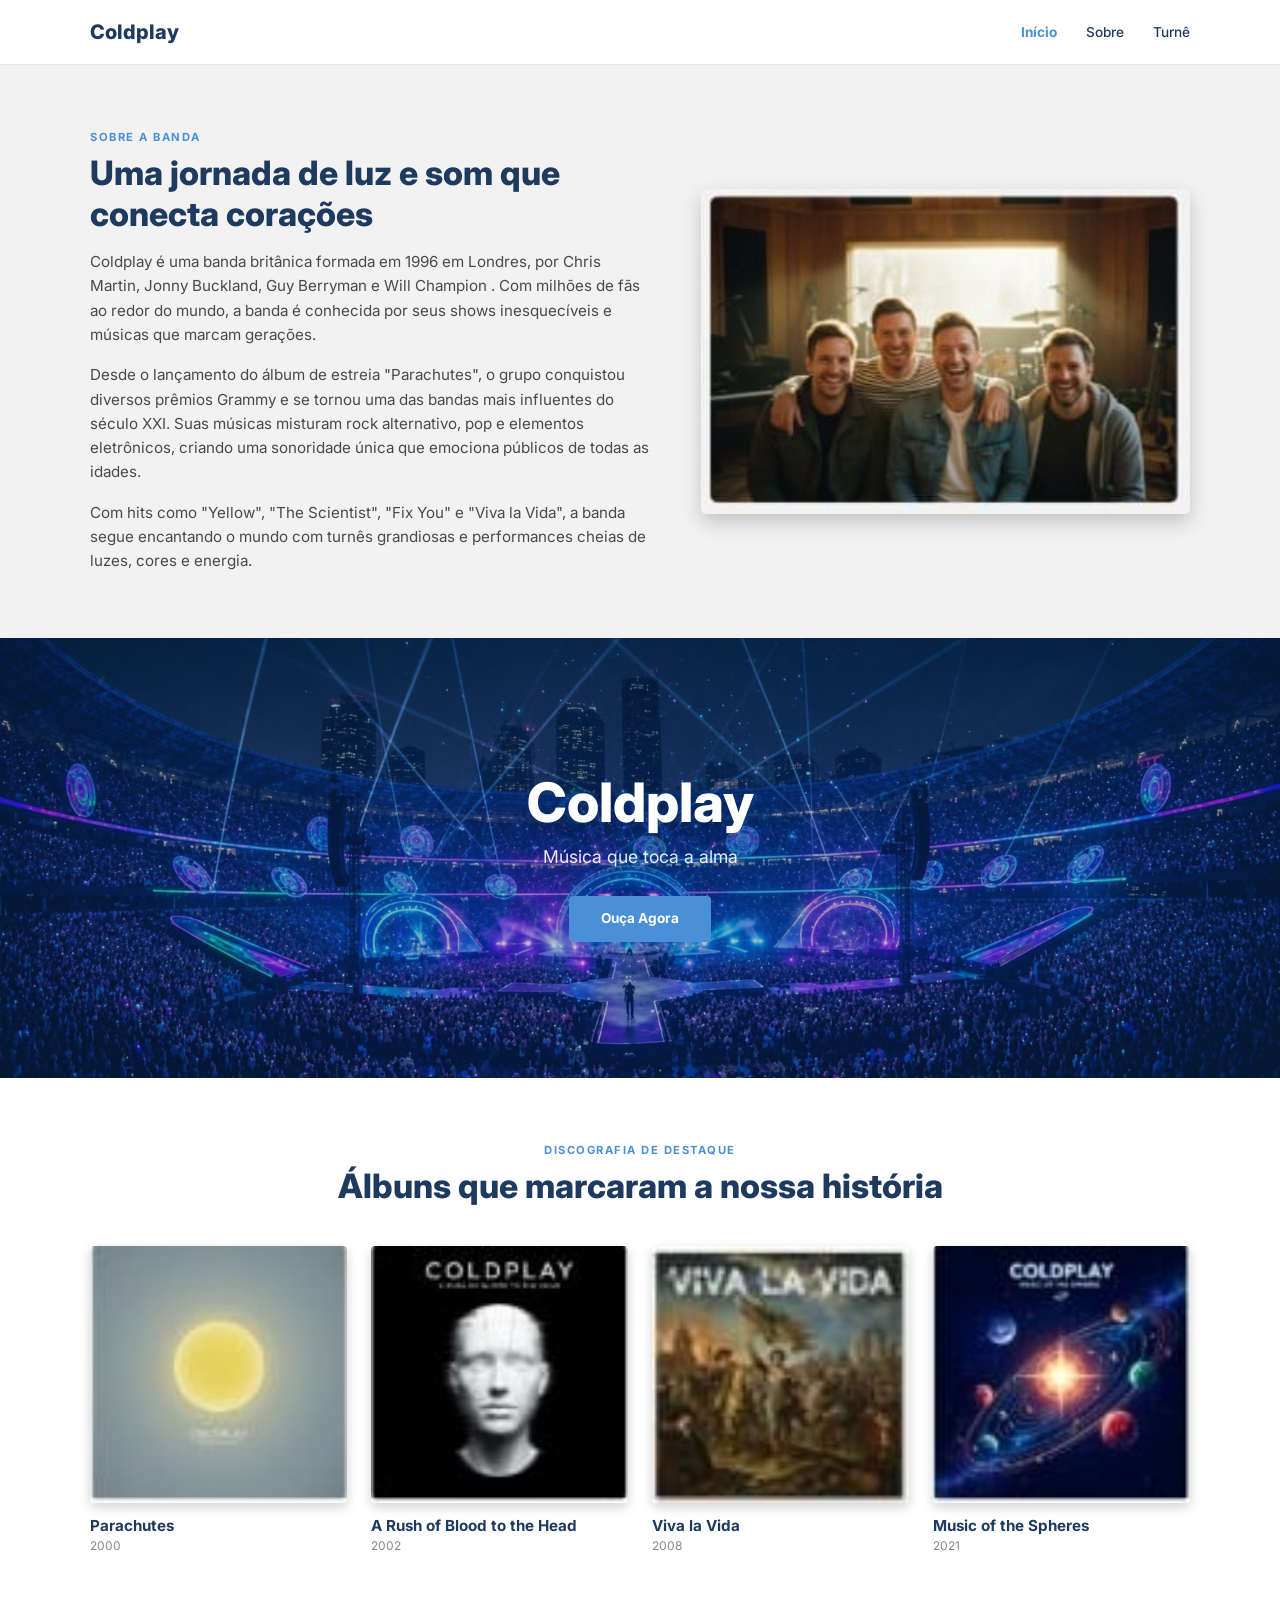
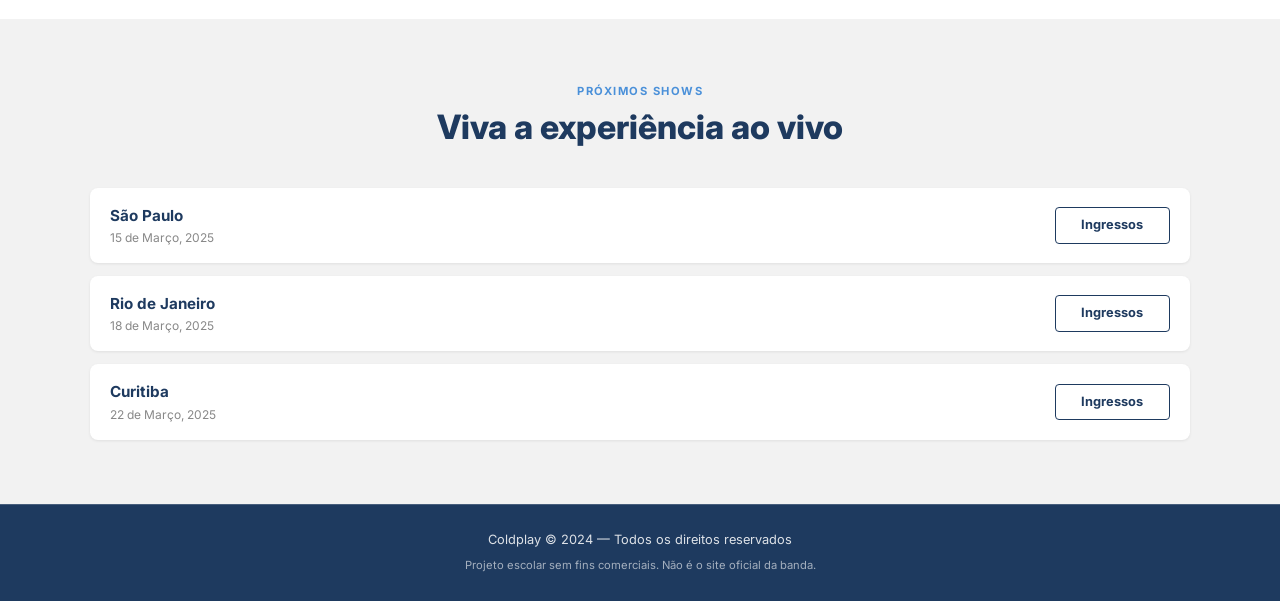
==== commit a72396c3: "Update stylesheet link in index.html" ====
--- a/index.html
+++ b/index.html
@@ -16,7 +16,7 @@
     rel="stylesheet"
   >
 
-  <link rel="stylesheet" href="css/style.css">
+  <link rel="stylesheet" href="style.css">
 </head>
 
 <body class="pagina-inicial">
--- a/style.css
+++ b/style.css
@@ -0,0 +1,506 @@
+
+:root {
+  --branco: #ffffff;
+  --azul-claro: #4a90d9;
+  --azul-escuro: #1e3a5f;
+  --cinza: #888888;
+  --preto: #000000;
+  --branco-2: #f2f2f2;
+
+  --texto: #4a4a4a;
+
+  --fonte: "Inter", Arial, Helvetica, sans-serif;
+}
+
+* {
+  box-sizing: border-box;
+  margin: 0;
+  padding: 0;
+}
+
+html {
+  scroll-behavior: smooth;
+}
+
+body {
+  font-family: var(--fonte);
+  line-height: 1.6;
+  color: var(--texto);
+  background-color: var(--branco);
+}
+
+img {
+  display: block;
+  max-width: 100%;
+  height: auto;
+}
+
+ul {
+  list-style: none;
+}
+
+a:focus-visible,
+input:focus-visible,
+select:focus-visible,
+textarea:focus-visible,
+.menu-toggle:focus-visible + .menu-botao {
+  outline: 3px solid var(--azul-claro);
+  outline-offset: 2px;
+}
+
+.container {
+  width: min(1100px, 92%);
+  margin-inline: auto;
+}
+
+.secao {
+  padding: 4rem 0;
+}
+
+.secao--cinza {
+  background-color: var(--branco-2);
+}
+
+.secao--branca {
+  background-color: var(--branco);
+}
+
+.secao--azul {
+  background-color: var(--azul-escuro);
+  color: var(--branco);
+}
+
+.eyebrow {
+  display: block;
+  margin-bottom: 0.4rem;
+  font-size: 0.7rem;
+  font-weight: 700;
+  letter-spacing: 1.5px;
+  text-transform: uppercase;
+  color: var(--azul-claro);
+}
+
+.titulo {
+  font-size: clamp(1.6rem, 3.2vw, 2.1rem);
+  font-weight: 800;
+  line-height: 1.2;
+  color: var(--azul-escuro);
+}
+
+.secao--azul .titulo {
+  color: var(--branco);
+}
+
+.secao__cabecalho {
+  margin-bottom: 2.5rem;
+  text-align: center;
+}
+
+.botao {
+  display: inline-block;
+  padding: 0.75rem 2rem;
+  border: none;
+  border-radius: 4px;
+  font-family: inherit;
+  font-size: 0.85rem;
+  font-weight: 700;
+  text-decoration: none;
+  color: var(--branco);
+  background-color: var(--azul-claro);
+  cursor: pointer;
+  transition: filter 0.2s ease, transform 0.2s ease;
+}
+
+.botao:hover {
+  filter: brightness(0.92);
+  transform: translateY(-2px);
+}
+
+.botao--contorno {
+  padding: 0.45rem 1.6rem;
+  border: 1px solid var(--azul-escuro);
+  font-size: 0.8rem;
+  color: var(--azul-escuro);
+  background-color: transparent;
+}
+
+.botao--contorno:hover {
+  color: var(--branco);
+  background-color: var(--azul-escuro);
+  filter: none;
+}
+
+.centralizado {
+  display: flex;
+  justify-content: center;
+  margin-top: 2.5rem;
+}
+
+
+.topo {
+  background-color: var(--branco);
+  border-bottom: 1px solid #e6e6e6;
+}
+
+.topo__conteudo {
+  display: flex;
+  justify-content: space-between;
+  align-items: center;
+  flex-wrap: wrap;
+  padding: 1rem 0;
+}
+
+.topo__logo {
+  font-size: 1.25rem;
+  font-weight: 800;
+  text-decoration: none;
+  color: var(--azul-escuro);
+}
+
+.menu ul {
+  display: flex;
+  gap: 1.8rem;
+}
+
+.menu a {
+  font-size: 0.85rem;
+  font-weight: 500;
+  text-decoration: none;
+  color: var(--azul-escuro);
+  transition: color 0.2s ease;
+}
+
+.menu a:hover,
+.menu a.ativo {
+  color: var(--azul-claro);
+}
+
+.menu a.ativo {
+  font-weight: 700;
+}
+
+.menu-toggle {
+  position: absolute;
+  opacity: 0;
+  pointer-events: none;
+}
+
+.menu-botao {
+  display: none;
+}
+
+.hero {
+  display: flex;
+  align-items: center;
+  justify-content: center;
+  min-height: 440px;
+  text-align: center;
+  color: var(--branco);
+
+  background-image:
+    linear-gradient(
+      rgba(13, 38, 71, 0.356),
+      rgba(17, 52, 99, 0.267)
+    ),
+    url("../imgs/ec681d44-06ae-4f73-afcd-4f11bf9cd351.jpg");
+
+  background-size: cover;
+  background-position: center;
+  background-repeat: no-repeat;
+}
+
+.hero h1 {
+  margin-bottom: 0.6rem;
+  font-size: clamp(2.4rem, 6vw, 3.4rem);
+  font-weight: 800;
+  line-height: 1.1;
+}
+
+.hero p {
+  margin-bottom: 1.6rem;
+  font-size: 1.1rem;
+  opacity: 0.9;
+}
+
+.hero--pagina {
+  min-height: 280px;
+}
+
+
+.pagina-inicial main {
+  display: flex;
+  flex-direction: column;
+}
+
+.pagina-inicial .secao-sobre {
+  order: 1;
+}
+
+.pagina-inicial .hero {
+  order: 2;
+}
+
+.pagina-inicial .secao-albuns {
+  order: 3;
+}
+
+.pagina-inicial .secao-shows {
+  order: 4;
+}
+
+
+/* ---------- 5. Seção Sobre (Grid) ---------- */
+
+/* Grid de 2 colunas: texto de um lado e imagem do outro */
+.sobre-grid {
+  display: grid;
+  grid-template-columns: 1.15fr 1fr;
+  align-items: center;
+  gap: 3rem;
+}
+
+.sobre-grid__texto p {
+  margin-top: 1rem;
+  font-size: 0.95rem;
+}
+
+.sobre-grid img,
+.historia-bloco img {
+  width: 100%;
+  border-radius: 6px;
+  box-shadow: 0 8px 20px rgba(0, 0, 0, 0.2);
+}
+
+.grade-albuns {
+  display: grid;
+  grid-template-columns: repeat(auto-fit, minmax(220px, 1fr));
+  gap: 1.5rem;
+}
+
+.album {
+  display: flex;
+  flex-direction: column;
+  gap: 0.8rem;
+}
+
+.album img {
+  width: 100%;
+  aspect-ratio: 1 / 1;
+  object-fit: cover;
+  border-radius: 4px;
+  box-shadow: 0 4px 12px rgba(0, 0, 0, 0.18);
+  transition: transform 0.2s ease;
+}
+
+.album:hover img {
+  transform: translateY(-4px);
+}
+
+.album__texto h3 {
+  font-size: 0.95rem;
+  font-weight: 700;
+  line-height: 1.3;
+  color: var(--azul-escuro);
+}
+
+.album__ano {
+  font-size: 0.75rem;
+  color: var(--cinza);
+}
+
+.album__desc {
+  margin-top: 0.4rem;
+  font-size: 0.85rem;
+}
+
+
+.lista-shows {
+  display: flex;
+  flex-direction: column;
+  gap: 0.8rem;
+}
+
+.show {
+  display: flex;
+  justify-content: space-between;
+  align-items: center;
+  gap: 1rem;
+  padding: 1rem 1.25rem;
+  border-radius: 8px;
+  background-color: var(--branco);
+  box-shadow: 0 1px 3px rgba(0, 0, 0, 0.08);
+}
+
+.show h3 {
+  font-size: 0.95rem;
+  font-weight: 700;
+  color: var(--azul-escuro);
+}
+
+.show p {
+  font-size: 0.75rem;
+  color: var(--cinza);
+}
+
+.aviso {
+  margin-top: 1.2rem;
+  font-size: 0.75rem;
+  text-align: center;
+  color: var(--cinza);
+}
+
+.historia-bloco {
+  display: grid;
+  grid-template-columns: 1fr 1fr;
+  align-items: center;
+  gap: 3rem;
+  margin-bottom: 3.5rem;
+}
+
+.historia-bloco:last-child {
+  margin-bottom: 0;
+}
+
+.historia-bloco--invertido img {
+  order: 2;
+}
+
+.historia-bloco__ano {
+  display: block;
+  margin-bottom: 0.3rem;
+  font-size: 2.4rem;
+  font-weight: 800;
+  line-height: 1;
+  color: var(--azul-claro);
+}
+
+.historia-bloco h2 {
+  margin-bottom: 0.8rem;
+  font-size: 1.5rem;
+  font-weight: 800;
+  color: var(--azul-escuro);
+}
+
+.grade-cartoes {
+  display: grid;
+  grid-template-columns: repeat(auto-fit, minmax(220px, 1fr));
+  gap: 1.5rem;
+}
+
+.cartao {
+  padding: 1.5rem;
+  border-radius: 8px;
+  background-color: var(--branco);
+  box-shadow: 0 1px 3px rgba(0, 0, 0, 0.08);
+}
+
+.secao--branca .cartao {
+  background-color: var(--branco-2);
+  box-shadow: none;
+}
+
+.cartao h3 {
+  margin-bottom: 0.4rem;
+  font-size: 1.05rem;
+  font-weight: 700;
+  color: var(--azul-escuro);
+}
+
+.cartao__funcao {
+  font-size: 0.85rem;
+  color: var(--cinza);
+}
+
+.cartao p {
+  font-size: 0.9rem;
+}
+
+.chamada {
+  display: flex;
+  flex-direction: column;
+  align-items: center;
+  gap: 1rem;
+  text-align: center;
+}
+
+.chamada p {
+  max-width: 50ch;
+  opacity: 0.9;
+}
+
+.contato-grid {
+  display: grid;
+  grid-template-columns: 1fr 1.4fr;
+  align-items: start;
+  gap: 3rem;
+}
+
+.contato-info p {
+  margin-top: 1rem;
+  font-size: 0.95rem;
+}
+
+.contato-info a {
+  font-weight: 600;
+  color: var(--azul-escuro);
+}
+
+.formulario {
+  padding: 2rem;
+  border-radius: 8px;
+  background-color: var(--branco);
+  box-shadow: 0 4px 14px rgba(0, 0, 0, 0.1);
+}
+
+.formulario__campos {
+  display: grid;
+  grid-template-columns: 1fr 1fr;
+  gap: 1rem;
+  margin-bottom: 1.5rem;
+}
+
+.campo {
+  display: flex;
+  flex-direction: column;
+  gap: 0.3rem;
+}
+
+.campo--larga {
+  grid-column: 1 / -1;
+}
+
+.campo label {
+  font-size: 0.8rem;
+  font-weight: 600;
+  color: var(--azul-escuro);
+}
+
+.campo input,
+.campo select,
+.campo textarea {
+  padding: 0.7rem;
+  border: 1px solid #cfcfcf;
+  border-radius: 4px;
+  font-family: inherit;
+  font-size: 0.95rem;
+  background-color: var(--branco);
+}
+
+
+/* ---------- 9. Rodapé ---------- */
+.rodape {
+  padding: 1.6rem 0;
+  border-top: 1px solid rgba(255, 255, 255, 0.18);
+  font-size: 0.8rem;
+  text-align: center;
+  color: rgba(255, 255, 255, 0.85);
+  background-color: var(--azul-escuro);
+}
+
+.rodape small {
+  display: block;
+  margin-top: 0.4rem;
+  font-size: 0.7rem;
+  opacity: 0.7;
+}
+
